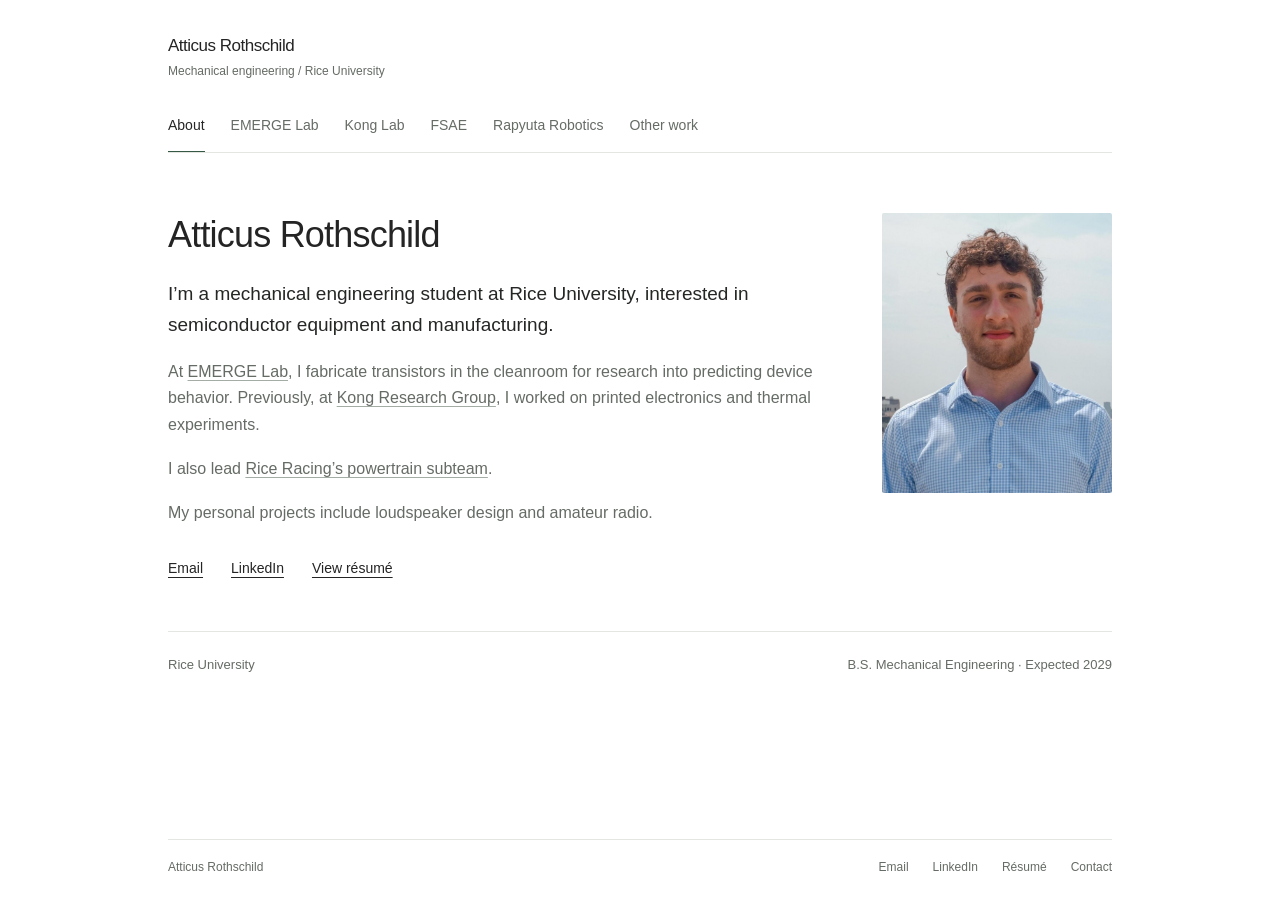
==== index.html @ 18949bf4 "Connect older project photos to gallery and identify Kong videos" ====
<!doctype html>
<html lang="en"><head><meta charset="utf-8"><meta name="viewport" content="width=device-width, initial-scale=1"><meta name="description" content="Atticus Rothschild — Rice mechanical engineering student pursuing semiconductor internships. Precision design, thermal testing, and microfabrication."><title>About · Atticus Rothschild</title><link rel="stylesheet" href="style.css?v=2"></head>
<body><a class="skip" href="#main">Skip to content</a><div class="shell"><header><a class="brand" href="index.html">Atticus Rothschild<span>Mechanical engineering / Rice University</span></a><nav aria-label="Main navigation"><a href="index.html" aria-current="page">About</a><a href="emerge.html">EMERGE Lab</a><a href="kong.html">Kong Lab</a><a href="fsae.html">FSAE</a><a href="rapyuta.html">Rapyuta Robotics</a><a href="work.html">Other work</a></nav></header><main id="main"><section class="about"><div><h1>Atticus Rothschild</h1><p class="lead">I’m a mechanical engineering student at Rice University, interested in semiconductor equipment and manufacturing.</p><p>At <a href="emerge.html">EMERGE Lab</a>, I fabricate transistors in the cleanroom for research into predicting device behavior. Previously, at <a href="kong.html">Kong Research Group</a>, I worked on printed electronics and thermal experiments.</p><p>I also lead <a href="fsae.html">Rice Racing’s powertrain subteam</a>.</p><p>My personal projects include loudspeaker design and amateur radio.</p><div class="text-links"><a href="mailto:ar311@rice.edu">Email</a><a href="https://www.linkedin.com/in/atticus-rothschild-255947233/">LinkedIn</a><a href="resume.pdf">View résumé</a></div></div><img class="portrait" src="images/atticus.jpg" alt="Atticus Rothschild"></section><div class="about-note"><span>Rice University</span><span>B.S. Mechanical Engineering · Expected 2029</span></div></main><footer><span>Atticus Rothschild</span><div><a href="mailto:ar311@rice.edu">Email</a><a href="https://www.linkedin.com/in/atticus-rothschild-255947233/">LinkedIn</a><a href="resume.pdf">Résumé</a><a href="contact.html">Contact</a></div></footer></div><script src="gallery.js?v=2" defer></script></body></html>
---- style.css ----
:root{color-scheme:light;--ink:#242724;--muted:#656b65;--line:#e3e6e1;--accent:#355944}*{box-sizing:border-box}body{margin:0;background:#fdfefc;color:var(--ink);font-family:Arial,Helvetica,sans-serif;font-size:16px;line-height:1.75}a{color:inherit;text-decoration:none}a:hover{color:var(--accent)}a:focus-visible{outline:2px solid var(--accent);outline-offset:6px}.shell{max-width:1136px;padding:0 48px;margin:auto;min-height:100vh;display:flex;flex-direction:column}header{padding:38px 0 0}.brand{font-size:18px;font-weight:600;letter-spacing:-.5px}.brand span{display:block;color:var(--muted);font-size:12px;font-weight:400;letter-spacing:0;margin-top:2px}nav{display:flex;gap:32px;border-bottom:1px solid var(--line);margin-top:32px}nav a{font-size:14px;color:var(--muted);padding:0 0 14px;border-bottom:2px solid transparent;margin-bottom:-1px}nav a[aria-current]{border-color:var(--accent);color:var(--ink)}main{flex:1;padding-bottom:70px}.about{display:grid;grid-template-columns:1fr 280px;gap:90px;align-items:center;padding:84px 0 64px}.eyebrow{font-size:12px;color:var(--accent);letter-spacing:1.5px;text-transform:uppercase;margin:0 0 18px}h1{font-size:clamp(36px,4.5vw,54px);line-height:1.12;font-weight:500;letter-spacing:-2.2px;margin:0 0 27px}p{color:var(--muted);margin:0 0 18px}.lead{font-size:21px;line-height:1.55;color:var(--ink);max-width:690px}.text-links{display:flex;gap:28px;margin-top:30px;font-size:14px}.text-links a{border-bottom:1px solid #9ba99d;padding-bottom:3px}.portrait{height:340px;background:#edf0e9;display:flex;align-items:center;justify-content:center;flex-direction:column;gap:22px}.monogram{font-size:65px;font-weight:400;letter-spacing:-5px;color:#788777}.portrait-note{font-size:11px;color:#596653}.about-note{border-top:1px solid var(--line);padding-top:22px;display:flex;justify-content:space-between;color:var(--muted);font-size:13px}.intro{padding:72px 0 34px;max-width:800px}.detail{display:grid;grid-template-columns:230px 1fr;gap:42px;border-top:1px solid var(--line);padding:30px 0 14px}.detail h2{font-size:16px;font-weight:500;margin:0}.detail p{max-width:660px}.meta{font-size:13px}figure{margin:0 0 40px}figure img{display:block;width:100%;max-height:490px;object-fit:contain;background:#f1f2ef}figcaption{font-size:12px;color:var(--muted);margin-top:10px}footer{border-top:1px solid var(--line);padding:24px 0 28px;display:flex;justify-content:space-between;font-size:12px;color:var(--muted)}footer div{display:flex;gap:24px}.skip{position:absolute;top:-100px}.skip:focus{top:4px;left:10px;background:white;padding:8px;z-index:2}@media(max-width:760px){.shell{padding:0 24px}header{padding-top:25px}nav{gap:23px;overflow-x:auto;white-space:nowrap}nav a{font-size:13px}.about{grid-template-columns:1fr;gap:30px;padding:48px 0 36px}.portrait{grid-row:1;width:150px;height:180px}.monogram{font-size:45px}.portrait-note{font-size:10px}.lead{font-size:19px}h1{letter-spacing:-1.5px}.about-note{flex-direction:column;gap:4px}.intro{padding-top:48px}.detail{grid-template-columns:1fr;gap:10px}footer{gap:15px;flex-wrap:wrap}main{padding-bottom:45px}}

img.portrait{width:280px;height:340px;object-fit:cover;object-position:center;border-radius:2px}@media(max-width:760px){img.portrait{width:180px;height:200px}}

nav{gap:26px}.team-logo{max-width:260px}.team-logo img{max-height:160px}.project-visual{max-width:620px}.project-visual img{max-height:340px}.small-media{max-width:320px;margin:0 0 24px}.small-media img{max-height:300px}.media-grid{display:grid;gap:24px;max-width:650px}.media-grid figure{margin:0}video{display:block;width:100%;background:#eee;border-radius:2px}@media(max-width:900px){nav{overflow-x:auto;white-space:nowrap;gap:23px}}
nav{overflow-y:hidden}

.research-photo{max-width:620px;margin:8px 0 32px}.research-photo img{max-height:320px;object-fit:contain;background:#f6f7f4}.detail .research-photo{margin-top:24px}

/* Restrained document typography; project names carry the hierarchy. */
body{background:#fff;color:#242424;line-height:1.65}
.shell{max-width:1080px}
h1{font-size:clamp(30px,3.4vw,42px);font-weight:500;letter-spacing:-1.1px;line-height:1.2;margin-bottom:22px}
.eyebrow{font-size:13px;letter-spacing:0;text-transform:none;color:#656565;margin-bottom:14px}
.intro{padding:54px 0 25px}.lead{font-size:19px;line-height:1.65}
.about{padding:64px 0 48px;gap:64px;align-items:start}
.detail{grid-template-columns:190px 1fr;gap:32px;padding-top:26px}.detail h2{font-weight:600}
.research-photo img{width:auto;max-width:100%;height:auto;max-height:320px;background:none}
figcaption{line-height:1.5;max-width:580px}.text-links a{text-decoration:underline;text-underline-offset:4px;border:0}
nav a:hover{text-decoration:underline;text-underline-offset:5px}
@media(max-width:760px){.about{gap:30px;padding-top:38px}.intro{padding-top:38px}.detail{grid-template-columns:1fr;gap:10px}h1{font-size:32px}.lead{font-size:18px}}

.upright-photo{position:relative;width:min(100%,240px);aspect-ratio:483/643;overflow:hidden}.research-photo .upright-photo img{position:absolute;left:50%;top:50%;width:133.1263%;max-width:none;max-height:none;height:auto;transform:translate(-50%,-50%) rotate(90deg)}

/* Simple portfolio proportions, with less repeated framing. */
.shell{max-width:1040px}header{padding-top:32px}
.brand{font-size:17px;font-weight:500}.brand span{font-size:12px}
h1{font-size:36px;letter-spacing:-.8px;font-weight:500}
.about{grid-template-columns:minmax(0,1fr) 230px;gap:64px;padding-top:60px}
img.portrait{width:230px;height:280px}
.detail{border-top:0;padding:24px 0 12px}.detail+.detail{margin-top:8px}
.detail h2{font-size:15px}.intro{padding-bottom:20px}
figcaption{font-size:12px}footer{padding-top:18px;padding-bottom:22px}
@media(max-width:760px){.about{grid-template-columns:1fr;gap:28px;padding-top:36px}img.portrait{width:160px;height:180px}h1{font-size:30px}.detail{padding-top:20px}}

/* Make contextual project links visible and contact links wrap on small screens. */
.about p a{text-decoration:underline;text-decoration-color:#a4ada5;text-underline-offset:3px}.text-links,footer div{flex-wrap:wrap}

.equipment-photos{display:grid;grid-template-columns:repeat(3,minmax(0,1fr));gap:16px;margin:24px 0}.equipment-photos figure{margin:0;min-width:0}.equipment-photos img{display:block;width:100%;height:auto;max-height:none;background:none}.equipment-photos a{display:block}@media(max-width:480px){.equipment-photos{grid-template-columns:1fr;max-width:260px;gap:24px}}

.project-photos{display:grid;grid-template-columns:repeat(2,minmax(0,1fr));gap:20px;margin:24px 0 32px}.project-photos figure{margin:0;min-width:0}.project-photos img{width:100%;height:300px;object-fit:contain;background:none}.troubleshooting-video{max-width:270px;margin-top:24px}@media(max-width:480px){.project-photos{grid-template-columns:1fr;max-width:280px}.project-photos img{height:auto;max-height:360px}}

.image-viewer-open{overflow:hidden}
.image-viewer{position:fixed;inset:0;width:100%;height:100%;max-width:none;max-height:none;margin:0;border:0;padding:64px 24px 24px;background:rgba(15,18,16,.68);overflow:hidden}
.image-viewer[open]{display:flex;align-items:center;justify-content:center}
.image-viewer::backdrop{background:transparent}
.image-viewer img{display:block;max-width:100%;max-height:100%;width:auto;height:auto;object-fit:contain}
.image-viewer-close{position:absolute;right:20px;top:16px;border:1px solid #777;border-radius:3px;padding:9px 16px;background:#fff;color:#242424;font:inherit;font-size:15px;cursor:pointer;z-index:1}
.image-viewer-close:focus-visible{outline:3px solid #b5d8be;outline-offset:3px}
.image-viewer img.image-viewer-rotated{transform:rotate(90deg);max-width:calc(100dvh - 100px);max-height:calc(100vw - 48px)}
.image-viewer{padding:64px 64px 48px}
.image-viewer-arrow{position:absolute;top:50%;transform:translateY(-50%);width:44px;height:52px;border:1px solid #aaa;border-radius:3px;background:#fff;color:#242424;font:36px/1 Arial,sans-serif;cursor:pointer;z-index:1}
.image-viewer-previous{left:10px}.image-viewer-next{right:10px}
.image-viewer-arrow:focus-visible{outline:3px solid #b5d8be;outline-offset:3px}
.image-viewer-counter{position:absolute;bottom:12px;left:50%;transform:translateX(-50%);color:#fff;font-size:14px}
.image-viewer img.image-viewer-rotated{max-width:calc(100dvh - 128px);max-height:calc(100vw - 128px)}
@media(max-width:480px){.image-viewer{padding-left:52px;padding-right:52px}.image-viewer-arrow{width:40px}.image-viewer-previous{left:6px}.image-viewer-next{right:6px}.image-viewer img.image-viewer-rotated{max-height:calc(100vw - 104px)}}
.text-links a.download-button{display:inline-block;padding:9px 15px;border:1px solid #355944;border-radius:3px;text-decoration:none;color:#355944}.text-links a.download-button:hover{background:#f0f4f0}

figure a:has(img){cursor:zoom-in}
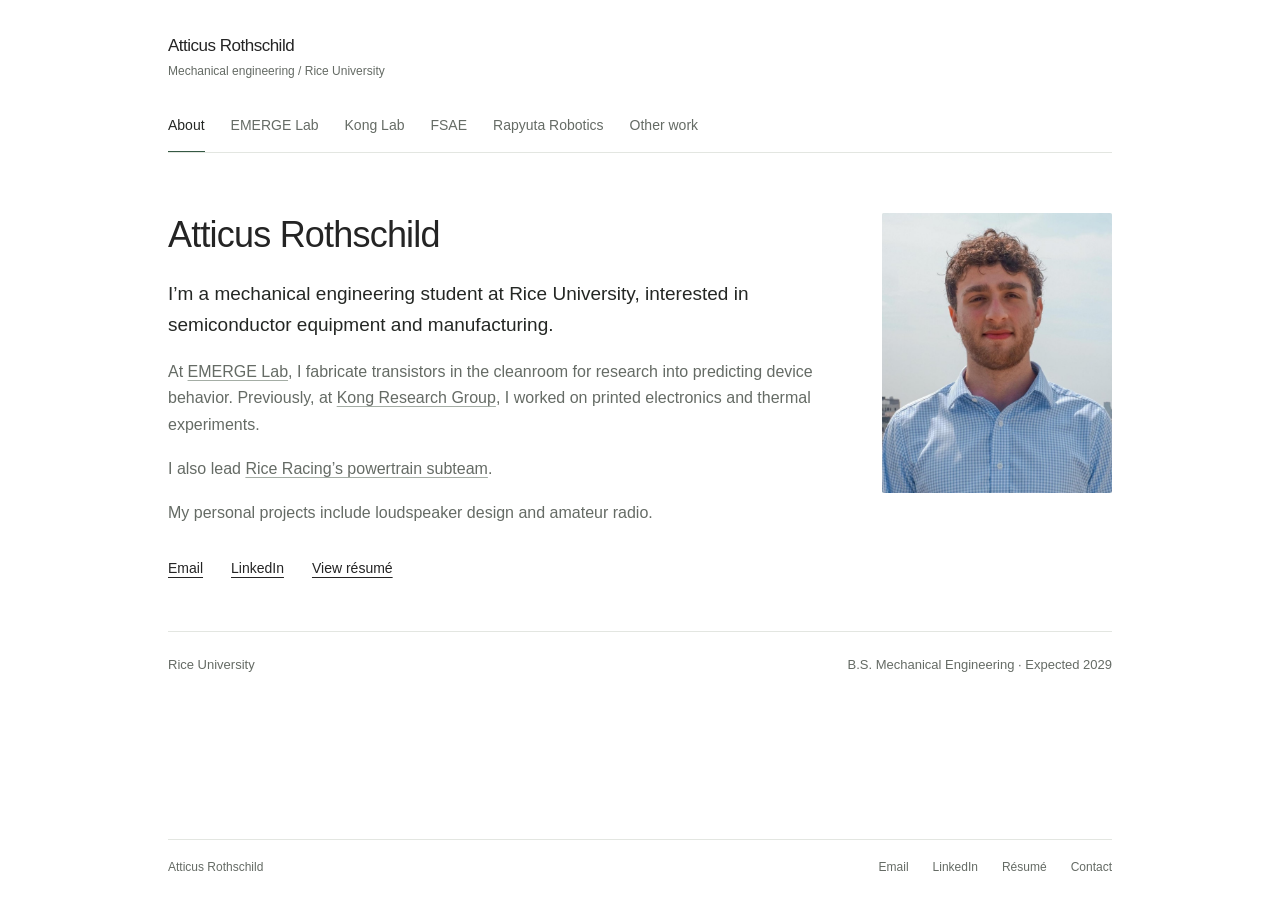
==== commit b572dfc6: "Tighten project photo layouts across portfolio pages" ====
--- a/index.html
+++ b/index.html
@@ -1,3 +1,3 @@
 <!doctype html>
-<html lang="en"><head><meta charset="utf-8"><meta name="viewport" content="width=device-width, initial-scale=1"><meta name="description" content="Atticus Rothschild — Rice mechanical engineering student pursuing semiconductor internships. Precision design, thermal testing, and microfabrication."><title>About · Atticus Rothschild</title><link rel="stylesheet" href="style.css?v=2"></head>
-<body><a class="skip" href="#main">Skip to content</a><div class="shell"><header><a class="brand" href="index.html">Atticus Rothschild<span>Mechanical engineering / Rice University</span></a><nav aria-label="Main navigation"><a href="index.html" aria-current="page">About</a><a href="emerge.html">EMERGE Lab</a><a href="kong.html">Kong Lab</a><a href="fsae.html">FSAE</a><a href="rapyuta.html">Rapyuta Robotics</a><a href="work.html">Other work</a></nav></header><main id="main"><section class="about"><div><h1>Atticus Rothschild</h1><p class="lead">I’m a mechanical engineering student at Rice University, interested in semiconductor equipment and manufacturing.</p><p>At <a href="emerge.html">EMERGE Lab</a>, I fabricate transistors in the cleanroom for research into predicting device behavior. Previously, at <a href="kong.html">Kong Research Group</a>, I worked on printed electronics and thermal experiments.</p><p>I also lead <a href="fsae.html">Rice Racing’s powertrain subteam</a>.</p><p>My personal projects include loudspeaker design and amateur radio.</p><div class="text-links"><a href="mailto:ar311@rice.edu">Email</a><a href="https://www.linkedin.com/in/atticus-rothschild-255947233/">LinkedIn</a><a href="resume.pdf">View résumé</a></div></div><img class="portrait" src="images/atticus.jpg" alt="Atticus Rothschild"></section><div class="about-note"><span>Rice University</span><span>B.S. Mechanical Engineering · Expected 2029</span></div></main><footer><span>Atticus Rothschild</span><div><a href="mailto:ar311@rice.edu">Email</a><a href="https://www.linkedin.com/in/atticus-rothschild-255947233/">LinkedIn</a><a href="resume.pdf">Résumé</a><a href="contact.html">Contact</a></div></footer></div><script src="gallery.js?v=2" defer></script></body></html>+<html lang="en"><head><meta charset="utf-8"><meta name="viewport" content="width=device-width, initial-scale=1"><meta name="description" content="Atticus Rothschild — Rice mechanical engineering student pursuing semiconductor internships. Precision design, thermal testing, and microfabrication."><title>About · Atticus Rothschild</title><link rel="stylesheet" href="style.css?v=5"></head>
+<body><a class="skip" href="#main">Skip to content</a><div class="shell"><header><a class="brand" href="index.html">Atticus Rothschild<span>Mechanical engineering / Rice University</span></a><nav aria-label="Main navigation"><a href="index.html" aria-current="page">About</a><a href="emerge.html">EMERGE Lab</a><a href="kong.html">Kong Lab</a><a href="fsae.html">FSAE</a><a href="rapyuta.html">Rapyuta Robotics</a><a href="work.html">Other work</a></nav></header><main id="main"><section class="about"><div><h1>Atticus Rothschild</h1><p class="lead">I’m a mechanical engineering student at Rice University, interested in semiconductor equipment and manufacturing.</p><p>At <a href="emerge.html">EMERGE Lab</a>, I fabricate transistors in the cleanroom for research into predicting device behavior. Previously, at <a href="kong.html">Kong Research Group</a>, I worked on printed electronics and thermal experiments.</p><p>I also lead <a href="fsae.html">Rice Racing’s powertrain subteam</a>.</p><p>My personal projects include loudspeaker design and amateur radio.</p><div class="text-links"><a href="mailto:ar311@rice.edu">Email</a><a href="https://www.linkedin.com/in/atticus-rothschild-255947233/">LinkedIn</a><a href="resume.pdf">View résumé</a></div></div><a class="portrait-link" href="images/atticus.jpg"><img class="portrait" src="images/atticus.jpg" alt="Atticus Rothschild"></a></section><div class="about-note"><span>Rice University</span><span>B.S. Mechanical Engineering · Expected 2029</span></div></main><footer><span>Atticus Rothschild</span><div><a href="mailto:ar311@rice.edu">Email</a><a href="https://www.linkedin.com/in/atticus-rothschild-255947233/">LinkedIn</a><a href="resume.pdf">Résumé</a><a href="contact.html">Contact</a></div></footer></div><script src="gallery.js?v=3" defer></script></body></html>
--- a/style.css
+++ b/style.css
@@ -58,3 +58,28 @@
 .text-links a.download-button{display:inline-block;padding:9px 15px;border:1px solid #355944;border-radius:3px;text-decoration:none;color:#355944}.text-links a.download-button:hover{background:#f0f4f0}
 
 figure a:has(img){cursor:zoom-in}
+
+figure a:has(img){display:block}.upright-photo>a{position:absolute;inset:0;display:block}.portrait-link{display:block;cursor:zoom-in}@media(max-width:760px){.portrait-link{grid-row:1;width:160px}}
+
+.project-intro{display:grid;grid-template-columns:minmax(0,1fr) 170px;gap:40px;align-items:start;padding:36px 0 18px}
+.project-intro .intro{padding:0;max-width:none}.project-intro .lead{margin-bottom:0}
+.project-intro .project-visual{margin:0;max-width:200px}.project-intro .project-visual img{width:100%;height:auto;max-height:none;background:none}
+.project-intro figcaption{font-size:11px}
+@media(max-width:760px){.project-intro{grid-template-columns:minmax(0,1fr) 150px;gap:22px;padding-top:32px}}
+@media(max-width:540px){.project-intro{grid-template-columns:1fr;gap:20px}.project-intro .project-visual{max-width:150px}}
+
+/* Let each photo use its own proportions instead of a padded image frame. */
+.project-photos{display:flex;flex-wrap:wrap;align-items:flex-start;gap:20px;margin:20px 0 26px}
+.project-photos figure{flex:0 1 220px;max-width:100%}
+.project-photos img{width:100%;height:auto;max-height:none;object-fit:initial}
+.equipment-photos{align-items:start}
+.research-photo>a{width:fit-content;max-width:100%}
+.project-intro>.research-photo{margin:0;max-width:170px}
+.project-intro>.research-photo img{width:100%;height:auto;max-height:none}
+.project-intro-landscape{grid-template-columns:minmax(0,1fr) 280px}
+.project-intro-landscape>.research-photo{max-width:280px}
+@media(max-width:760px){.project-intro-landscape{grid-template-columns:minmax(0,1fr) 210px}}
+@media(max-width:540px){.project-intro-landscape{grid-template-columns:1fr}.project-intro>.research-photo{max-width:150px}.project-intro-landscape>.research-photo{max-width:280px}.project-photos{max-width:none}.project-photos figure{flex-basis:220px}}
+.project-photos{display:block;columns:2;column-gap:20px;max-width:460px}
+.project-photos figure{display:inline-block;vertical-align:top;break-inside:avoid;width:100%;margin:0 0 20px}
+@media(max-width:480px){.project-photos{columns:1;max-width:260px}}
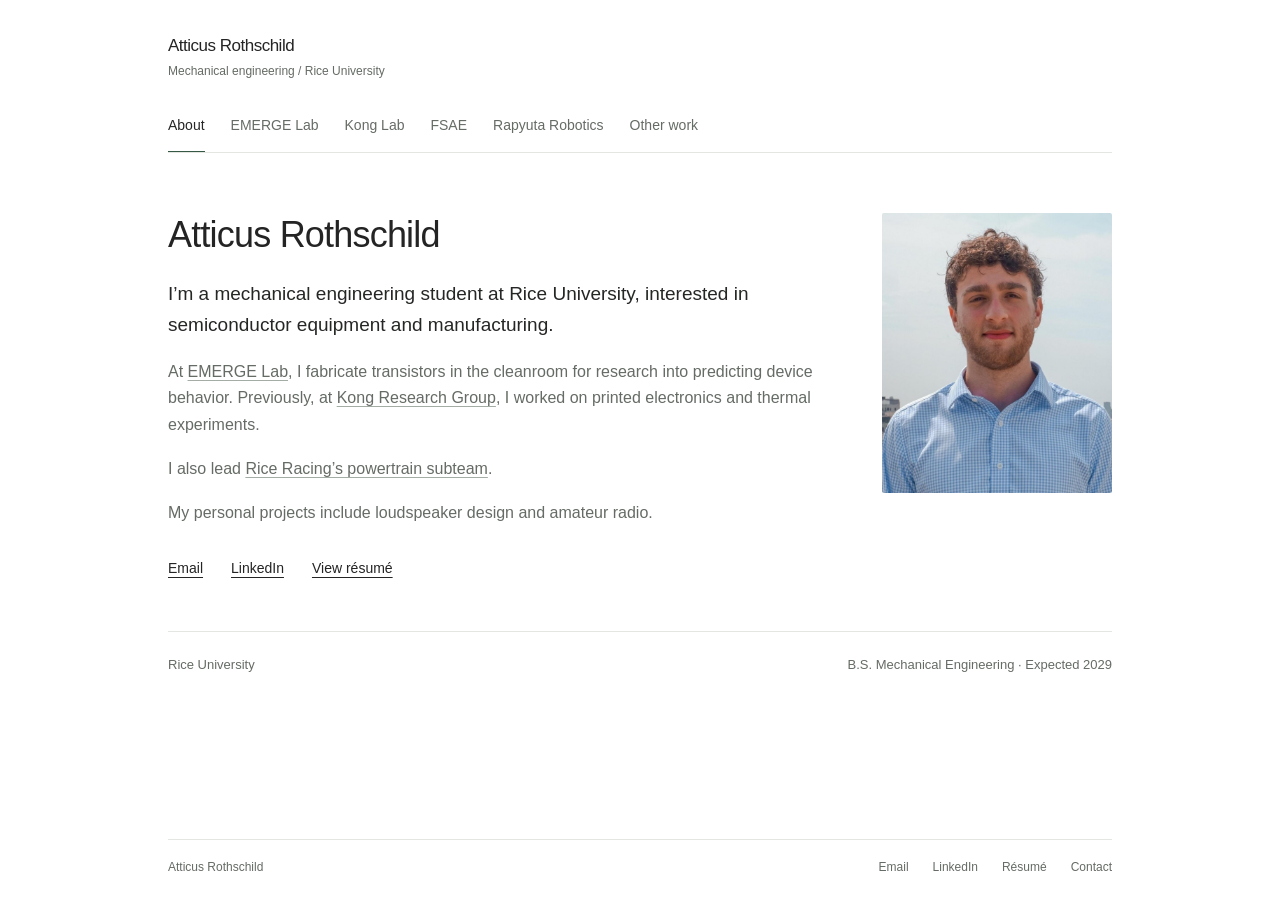
==== commit a69384c7: "Rotate Kong sample photo to align with portrait gallery" ====
--- a/index.html
+++ b/index.html
@@ -1,3 +1,3 @@
 <!doctype html>
-<html lang="en"><head><meta charset="utf-8"><meta name="viewport" content="width=device-width, initial-scale=1"><meta name="description" content="Atticus Rothschild — Rice mechanical engineering student pursuing semiconductor internships. Precision design, thermal testing, and microfabrication."><title>About · Atticus Rothschild</title><link rel="stylesheet" href="style.css?v=5"></head>
-<body><a class="skip" href="#main">Skip to content</a><div class="shell"><header><a class="brand" href="index.html">Atticus Rothschild<span>Mechanical engineering / Rice University</span></a><nav aria-label="Main navigation"><a href="index.html" aria-current="page">About</a><a href="emerge.html">EMERGE Lab</a><a href="kong.html">Kong Lab</a><a href="fsae.html">FSAE</a><a href="rapyuta.html">Rapyuta Robotics</a><a href="work.html">Other work</a></nav></header><main id="main"><section class="about"><div><h1>Atticus Rothschild</h1><p class="lead">I’m a mechanical engineering student at Rice University, interested in semiconductor equipment and manufacturing.</p><p>At <a href="emerge.html">EMERGE Lab</a>, I fabricate transistors in the cleanroom for research into predicting device behavior. Previously, at <a href="kong.html">Kong Research Group</a>, I worked on printed electronics and thermal experiments.</p><p>I also lead <a href="fsae.html">Rice Racing’s powertrain subteam</a>.</p><p>My personal projects include loudspeaker design and amateur radio.</p><div class="text-links"><a href="mailto:ar311@rice.edu">Email</a><a href="https://www.linkedin.com/in/atticus-rothschild-255947233/">LinkedIn</a><a href="resume.pdf">View résumé</a></div></div><a class="portrait-link" href="images/atticus.jpg"><img class="portrait" src="images/atticus.jpg" alt="Atticus Rothschild"></a></section><div class="about-note"><span>Rice University</span><span>B.S. Mechanical Engineering · Expected 2029</span></div></main><footer><span>Atticus Rothschild</span><div><a href="mailto:ar311@rice.edu">Email</a><a href="https://www.linkedin.com/in/atticus-rothschild-255947233/">LinkedIn</a><a href="resume.pdf">Résumé</a><a href="contact.html">Contact</a></div></footer></div><script src="gallery.js?v=3" defer></script></body></html>+<html lang="en"><head><meta charset="utf-8"><meta name="viewport" content="width=device-width, initial-scale=1"><meta name="description" content="Atticus Rothschild — Rice mechanical engineering student pursuing semiconductor internships. Precision design, thermal testing, and microfabrication."><title>About · Atticus Rothschild</title><link rel="stylesheet" href="style.css?v=7"></head>
+<body><a class="skip" href="#main">Skip to content</a><div class="shell"><header><a class="brand" href="index.html">Atticus Rothschild<span>Mechanical engineering / Rice University</span></a><nav aria-label="Main navigation"><a href="index.html" aria-current="page">About</a><a href="emerge.html">EMERGE Lab</a><a href="kong.html">Kong Lab</a><a href="fsae.html">FSAE</a><a href="rapyuta.html">Rapyuta Robotics</a><a href="work.html">Other work</a></nav></header><main id="main"><section class="about"><div><h1>Atticus Rothschild</h1><p class="lead">I’m a mechanical engineering student at Rice University, interested in semiconductor equipment and manufacturing.</p><p>At <a href="emerge.html">EMERGE Lab</a>, I fabricate transistors in the cleanroom for research into predicting device behavior. Previously, at <a href="kong.html">Kong Research Group</a>, I worked on printed electronics and thermal experiments.</p><p>I also lead <a href="fsae.html">Rice Racing’s powertrain subteam</a>.</p><p>My personal projects include loudspeaker design and amateur radio.</p><div class="text-links"><a href="mailto:ar311@rice.edu">Email</a><a href="https://www.linkedin.com/in/atticus-rothschild-255947233/">LinkedIn</a><a href="resume.pdf">View résumé</a></div></div><a class="portrait-link" href="images/atticus.jpg"><img class="portrait" src="images/atticus.jpg" alt="Atticus Rothschild"></a></section><div class="about-note"><span>Rice University</span><span>B.S. Mechanical Engineering · Expected 2029</span></div></main><footer><span>Atticus Rothschild</span><div><a href="mailto:ar311@rice.edu">Email</a><a href="https://www.linkedin.com/in/atticus-rothschild-255947233/">LinkedIn</a><a href="resume.pdf">Résumé</a><a href="contact.html">Contact</a></div></footer></div><script src="gallery.js?v=4" defer></script></body></html>
--- a/style.css
+++ b/style.css
@@ -83,3 +83,6 @@
 .project-photos{display:block;columns:2;column-gap:20px;max-width:460px}
 .project-photos figure{display:inline-block;vertical-align:top;break-inside:avoid;width:100%;margin:0 0 20px}
 @media(max-width:480px){.project-photos{columns:1;max-width:260px}}
+.engine-media{display:grid;grid-template-columns:repeat(2,minmax(0,1fr));gap:20px;align-items:start}.engine-media video{aspect-ratio:9/16}@media(max-width:480px){.engine-media{grid-template-columns:1fr}}
+
+.portrait-turn{position:relative;width:100%;aspect-ratio:3/4;overflow:hidden}.portrait-turn>a{position:absolute;inset:0}.equipment-photos .portrait-turn img{position:absolute;left:50%;top:50%;width:133.333333%;max-width:none;height:auto;max-height:none;transform:translate(-50%,-50%) rotate(90deg)}
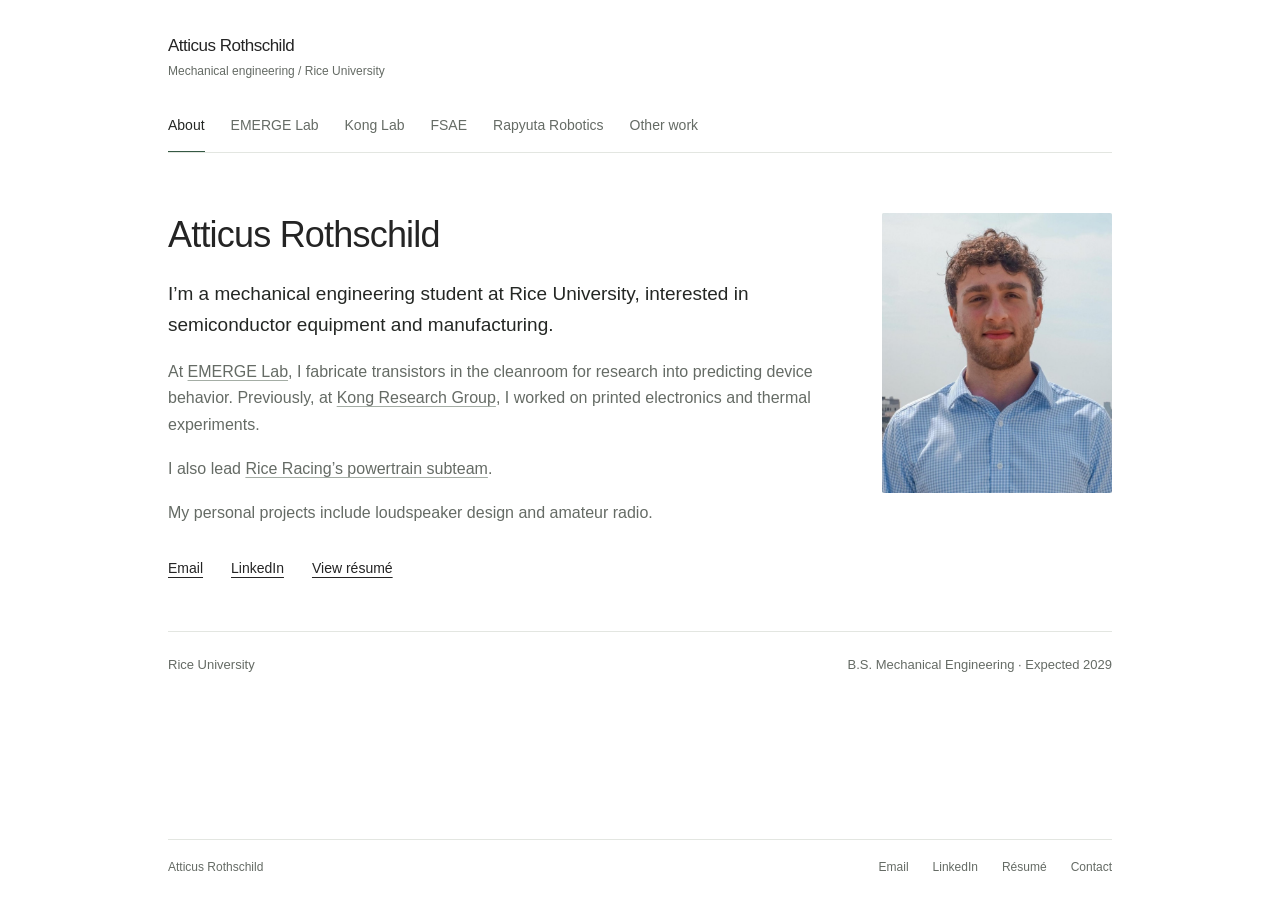
==== commit ecf01b69: "Align related photos and videos in compact gallery rows" ====
--- a/index.html
+++ b/index.html
@@ -1,3 +1,3 @@
 <!doctype html>
-<html lang="en"><head><meta charset="utf-8"><meta name="viewport" content="width=device-width, initial-scale=1"><meta name="description" content="Atticus Rothschild — Rice mechanical engineering student pursuing semiconductor internships. Precision design, thermal testing, and microfabrication."><title>About · Atticus Rothschild</title><link rel="stylesheet" href="style.css?v=7"></head>
+<html lang="en"><head><meta charset="utf-8"><meta name="viewport" content="width=device-width, initial-scale=1"><meta name="description" content="Atticus Rothschild — Rice mechanical engineering student pursuing semiconductor internships. Precision design, thermal testing, and microfabrication."><title>About · Atticus Rothschild</title><link rel="stylesheet" href="style.css?v=11"></head>
 <body><a class="skip" href="#main">Skip to content</a><div class="shell"><header><a class="brand" href="index.html">Atticus Rothschild<span>Mechanical engineering / Rice University</span></a><nav aria-label="Main navigation"><a href="index.html" aria-current="page">About</a><a href="emerge.html">EMERGE Lab</a><a href="kong.html">Kong Lab</a><a href="fsae.html">FSAE</a><a href="rapyuta.html">Rapyuta Robotics</a><a href="work.html">Other work</a></nav></header><main id="main"><section class="about"><div><h1>Atticus Rothschild</h1><p class="lead">I’m a mechanical engineering student at Rice University, interested in semiconductor equipment and manufacturing.</p><p>At <a href="emerge.html">EMERGE Lab</a>, I fabricate transistors in the cleanroom for research into predicting device behavior. Previously, at <a href="kong.html">Kong Research Group</a>, I worked on printed electronics and thermal experiments.</p><p>I also lead <a href="fsae.html">Rice Racing’s powertrain subteam</a>.</p><p>My personal projects include loudspeaker design and amateur radio.</p><div class="text-links"><a href="mailto:ar311@rice.edu">Email</a><a href="https://www.linkedin.com/in/atticus-rothschild-255947233/">LinkedIn</a><a href="resume.pdf">View résumé</a></div></div><a class="portrait-link" href="images/atticus.jpg"><img class="portrait" src="images/atticus.jpg" alt="Atticus Rothschild"></a></section><div class="about-note"><span>Rice University</span><span>B.S. Mechanical Engineering · Expected 2029</span></div></main><footer><span>Atticus Rothschild</span><div><a href="mailto:ar311@rice.edu">Email</a><a href="https://www.linkedin.com/in/atticus-rothschild-255947233/">LinkedIn</a><a href="resume.pdf">Résumé</a><a href="contact.html">Contact</a></div></footer></div><script src="gallery.js?v=4" defer></script></body></html>
--- a/style.css
+++ b/style.css
@@ -83,6 +83,19 @@
 .project-photos{display:block;columns:2;column-gap:20px;max-width:460px}
 .project-photos figure{display:inline-block;vertical-align:top;break-inside:avoid;width:100%;margin:0 0 20px}
 @media(max-width:480px){.project-photos{columns:1;max-width:260px}}
-.engine-media{display:grid;grid-template-columns:repeat(2,minmax(0,1fr));gap:20px;align-items:start}.engine-media video{aspect-ratio:9/16}@media(max-width:480px){.engine-media{grid-template-columns:1fr}}
+.engine-media{display:grid;grid-template-columns:repeat(2,minmax(0,1fr));gap:20px;align-items:start}.engine-media video{aspect-ratio:3/4;object-fit:cover;object-position:center bottom}@media(max-width:480px){.engine-media{grid-template-columns:1fr}}
 
-.portrait-turn{position:relative;width:100%;aspect-ratio:3/4;overflow:hidden}.portrait-turn>a{position:absolute;inset:0}.equipment-photos .portrait-turn img{position:absolute;left:50%;top:50%;width:133.333333%;max-width:none;height:auto;max-height:none;transform:translate(-50%,-50%) rotate(90deg)}
+.portrait-turn{position:relative;width:100%;aspect-ratio:3/4;overflow:hidden}.portrait-turn>a{position:absolute;inset:0}.portrait-turn img{position:absolute;left:50%;top:50%;width:133.333333%;max-width:none;height:auto;max-height:none;transform:translate(-50%,-50%) rotate(90deg)}
+
+.speaker-photos{display:grid;grid-template-columns:repeat(2,minmax(0,1fr));gap:20px;align-items:start}.speaker-photos figure{margin:0}@media(max-width:480px){.speaker-photos{grid-template-columns:1fr}}
+.fire1-product{max-width:400px}.fire1-product img{width:100%;height:auto}.fire1-product figcaption a{text-decoration:underline;text-underline-offset:2px}
+/* Keep related media together in rows instead of balancing them into columns. */
+.project-photos{display:grid;columns:auto;grid-template-columns:repeat(2,minmax(0,1fr));gap:20px;align-items:start}
+.project-photos figure{margin:0;min-width:0}
+.demonstration-media{grid-template-columns:repeat(3,minmax(0,1fr));max-width:650px;gap:16px}
+.demonstration-media img,.demonstration-media video{width:100%;height:auto;aspect-ratio:3/4;object-fit:cover}
+.demonstration-media .troubleshooting-video{max-width:none;margin:0}
+.media-grid{grid-template-columns:repeat(2,minmax(0,1fr));gap:20px}
+.media-grid video{aspect-ratio:4/3;object-fit:contain;background:#171717}
+@media(max-width:540px){.demonstration-media{gap:10px}.demonstration-media figcaption{font-size:11px}}
+@media(max-width:480px){.project-photos:not(.demonstration-media),.media-grid{grid-template-columns:1fr}.demonstration-media{max-width:none}}
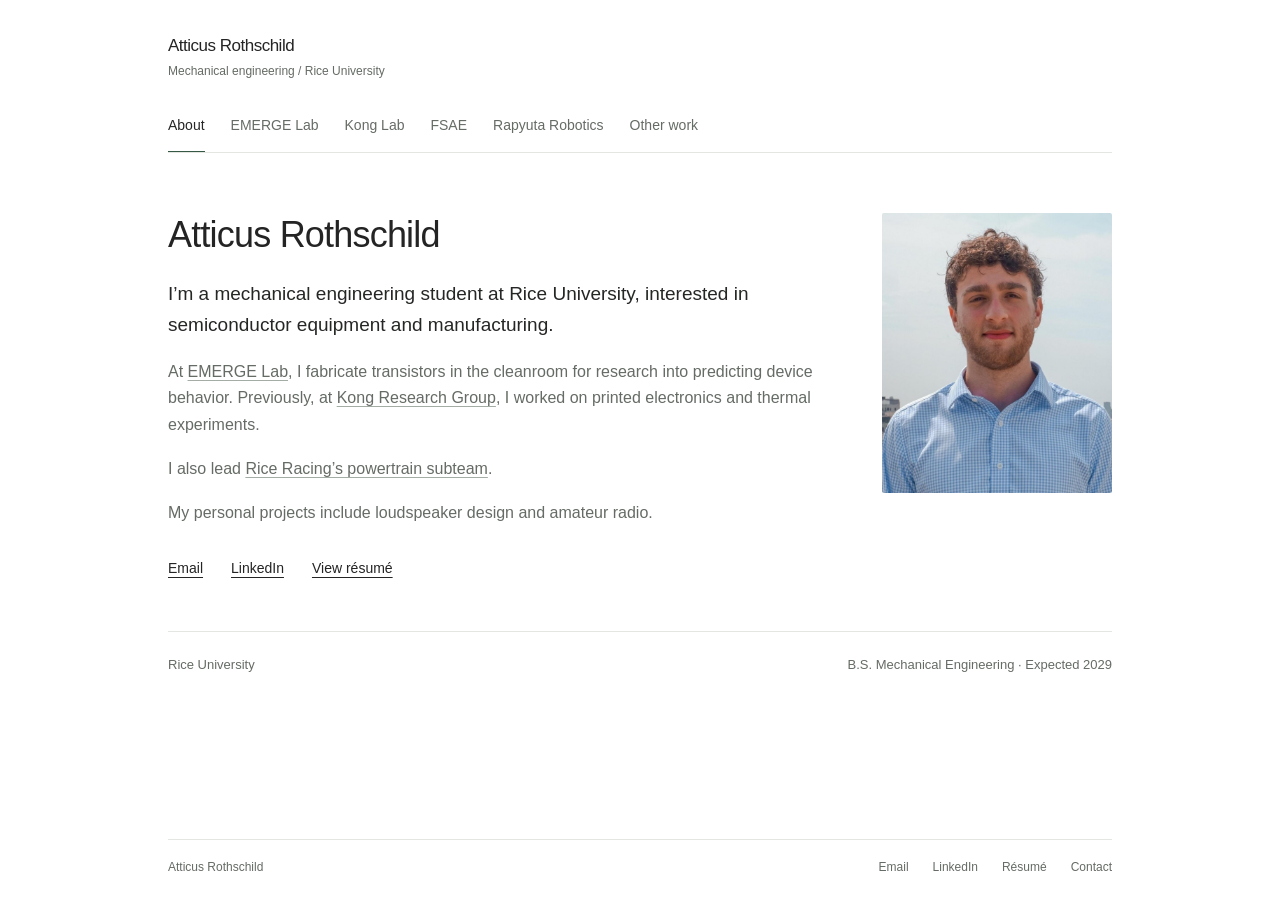
==== commit 9e20e93e: "Clarify manuscript status and add credited Rice Racing photos" ====
--- a/index.html
+++ b/index.html
@@ -1,3 +1,3 @@
 <!doctype html>
-<html lang="en"><head><meta charset="utf-8"><meta name="viewport" content="width=device-width, initial-scale=1"><meta name="description" content="Atticus Rothschild — Rice mechanical engineering student pursuing semiconductor internships. Precision design, thermal testing, and microfabrication."><title>About · Atticus Rothschild</title><link rel="stylesheet" href="style.css?v=11"></head>
+<html lang="en"><head><meta charset="utf-8"><meta name="viewport" content="width=device-width, initial-scale=1"><meta name="description" content="Atticus Rothschild — Rice mechanical engineering student pursuing semiconductor internships. Precision design, thermal testing, and microfabrication."><title>About · Atticus Rothschild</title><link rel="stylesheet" href="style.css?v=12"></head>
 <body><a class="skip" href="#main">Skip to content</a><div class="shell"><header><a class="brand" href="index.html">Atticus Rothschild<span>Mechanical engineering / Rice University</span></a><nav aria-label="Main navigation"><a href="index.html" aria-current="page">About</a><a href="emerge.html">EMERGE Lab</a><a href="kong.html">Kong Lab</a><a href="fsae.html">FSAE</a><a href="rapyuta.html">Rapyuta Robotics</a><a href="work.html">Other work</a></nav></header><main id="main"><section class="about"><div><h1>Atticus Rothschild</h1><p class="lead">I’m a mechanical engineering student at Rice University, interested in semiconductor equipment and manufacturing.</p><p>At <a href="emerge.html">EMERGE Lab</a>, I fabricate transistors in the cleanroom for research into predicting device behavior. Previously, at <a href="kong.html">Kong Research Group</a>, I worked on printed electronics and thermal experiments.</p><p>I also lead <a href="fsae.html">Rice Racing’s powertrain subteam</a>.</p><p>My personal projects include loudspeaker design and amateur radio.</p><div class="text-links"><a href="mailto:ar311@rice.edu">Email</a><a href="https://www.linkedin.com/in/atticus-rothschild-255947233/">LinkedIn</a><a href="resume.pdf">View résumé</a></div></div><a class="portrait-link" href="images/atticus.jpg"><img class="portrait" src="images/atticus.jpg" alt="Atticus Rothschild"></a></section><div class="about-note"><span>Rice University</span><span>B.S. Mechanical Engineering · Expected 2029</span></div></main><footer><span>Atticus Rothschild</span><div><a href="mailto:ar311@rice.edu">Email</a><a href="https://www.linkedin.com/in/atticus-rothschild-255947233/">LinkedIn</a><a href="resume.pdf">Résumé</a><a href="contact.html">Contact</a></div></footer></div><script src="gallery.js?v=4" defer></script></body></html>
--- a/style.css
+++ b/style.css
@@ -99,3 +99,4 @@
 .media-grid video{aspect-ratio:4/3;object-fit:contain;background:#171717}
 @media(max-width:540px){.demonstration-media{gap:10px}.demonstration-media figcaption{font-size:11px}}
 @media(max-width:480px){.project-photos:not(.demonstration-media),.media-grid{grid-template-columns:1fr}.demonstration-media{max-width:none}}
+.racing-team-photos{max-width:650px}.racing-team-photos img{aspect-ratio:4/3;object-fit:cover}
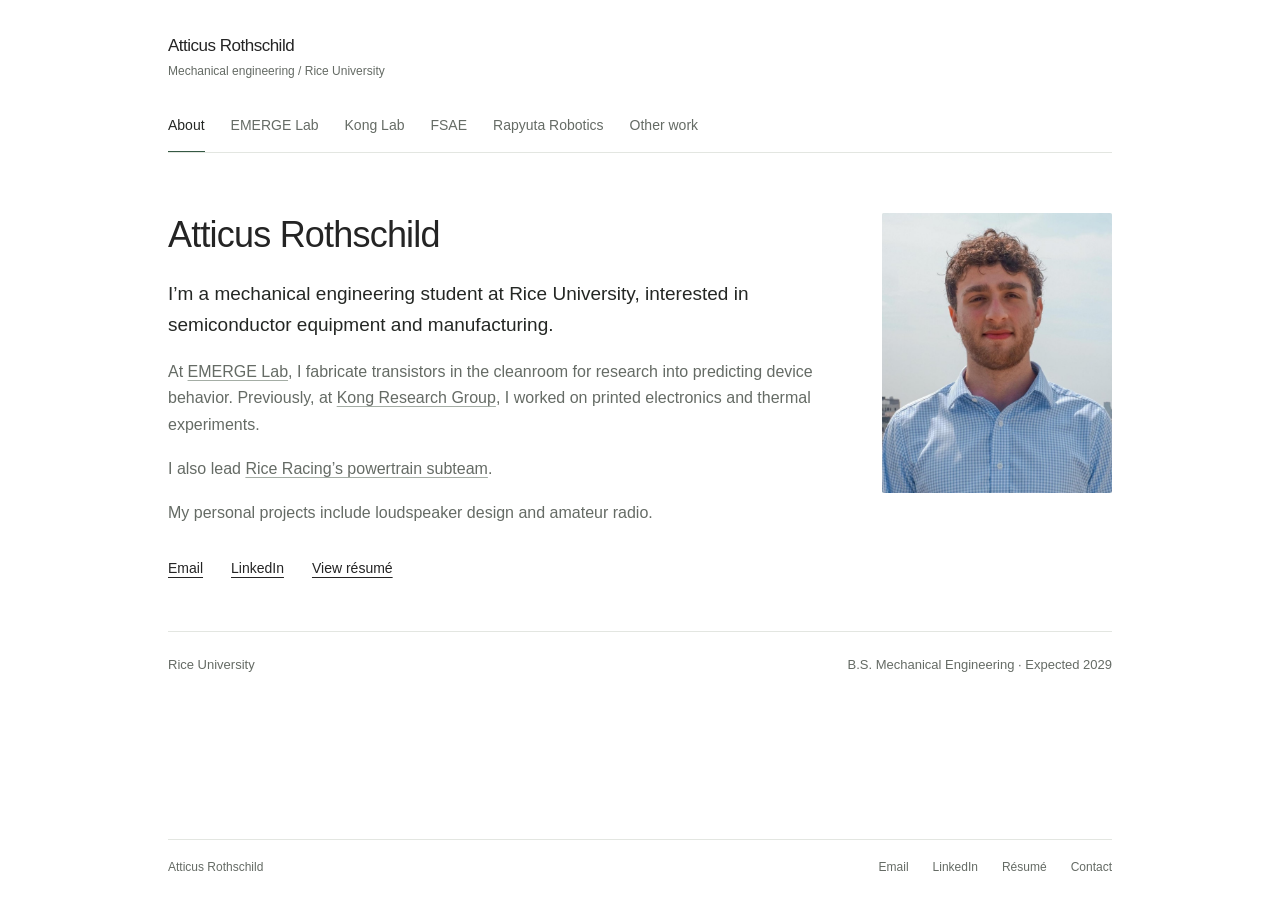
==== commit bb6d65e6: "Make email contact usable without a configured mail app" ====
--- a/index.html
+++ b/index.html
@@ -1,3 +1,3 @@
 <!doctype html>
-<html lang="en"><head><meta charset="utf-8"><meta name="viewport" content="width=device-width, initial-scale=1"><meta name="description" content="Atticus Rothschild — Rice mechanical engineering student pursuing semiconductor internships. Precision design, thermal testing, and microfabrication."><title>About · Atticus Rothschild</title><link rel="stylesheet" href="style.css?v=12"></head>
-<body><a class="skip" href="#main">Skip to content</a><div class="shell"><header><a class="brand" href="index.html">Atticus Rothschild<span>Mechanical engineering / Rice University</span></a><nav aria-label="Main navigation"><a href="index.html" aria-current="page">About</a><a href="emerge.html">EMERGE Lab</a><a href="kong.html">Kong Lab</a><a href="fsae.html">FSAE</a><a href="rapyuta.html">Rapyuta Robotics</a><a href="work.html">Other work</a></nav></header><main id="main"><section class="about"><div><h1>Atticus Rothschild</h1><p class="lead">I’m a mechanical engineering student at Rice University, interested in semiconductor equipment and manufacturing.</p><p>At <a href="emerge.html">EMERGE Lab</a>, I fabricate transistors in the cleanroom for research into predicting device behavior. Previously, at <a href="kong.html">Kong Research Group</a>, I worked on printed electronics and thermal experiments.</p><p>I also lead <a href="fsae.html">Rice Racing’s powertrain subteam</a>.</p><p>My personal projects include loudspeaker design and amateur radio.</p><div class="text-links"><a href="mailto:ar311@rice.edu">Email</a><a href="https://www.linkedin.com/in/atticus-rothschild-255947233/">LinkedIn</a><a href="resume.pdf">View résumé</a></div></div><a class="portrait-link" href="images/atticus.jpg"><img class="portrait" src="images/atticus.jpg" alt="Atticus Rothschild"></a></section><div class="about-note"><span>Rice University</span><span>B.S. Mechanical Engineering · Expected 2029</span></div></main><footer><span>Atticus Rothschild</span><div><a href="mailto:ar311@rice.edu">Email</a><a href="https://www.linkedin.com/in/atticus-rothschild-255947233/">LinkedIn</a><a href="resume.pdf">Résumé</a><a href="contact.html">Contact</a></div></footer></div><script src="gallery.js?v=4" defer></script></body></html>+<html lang="en"><head><meta charset="utf-8"><meta name="viewport" content="width=device-width, initial-scale=1"><meta name="description" content="Atticus Rothschild — Rice mechanical engineering student pursuing semiconductor internships. Precision design, thermal testing, and microfabrication."><title>About · Atticus Rothschild</title><link rel="stylesheet" href="style.css?v=13"></head>
+<body><a class="skip" href="#main">Skip to content</a><div class="shell"><header><a class="brand" href="index.html">Atticus Rothschild<span>Mechanical engineering / Rice University</span></a><nav aria-label="Main navigation"><a href="index.html" aria-current="page">About</a><a href="emerge.html">EMERGE Lab</a><a href="kong.html">Kong Lab</a><a href="fsae.html">FSAE</a><a href="rapyuta.html">Rapyuta Robotics</a><a href="work.html">Other work</a></nav></header><main id="main"><section class="about"><div><h1>Atticus Rothschild</h1><p class="lead">I’m a mechanical engineering student at Rice University, interested in semiconductor equipment and manufacturing.</p><p>At <a href="emerge.html">EMERGE Lab</a>, I fabricate transistors in the cleanroom for research into predicting device behavior. Previously, at <a href="kong.html">Kong Research Group</a>, I worked on printed electronics and thermal experiments.</p><p>I also lead <a href="fsae.html">Rice Racing’s powertrain subteam</a>.</p><p>My personal projects include loudspeaker design and amateur radio.</p><div class="text-links"><a href="contact.html#email">Email</a><a href="https://www.linkedin.com/in/atticus-rothschild-255947233/">LinkedIn</a><a href="resume.pdf">View résumé</a></div></div><a class="portrait-link" href="images/atticus.jpg"><img class="portrait" src="images/atticus.jpg" alt="Atticus Rothschild"></a></section><div class="about-note"><span>Rice University</span><span>B.S. Mechanical Engineering · Expected 2029</span></div></main><footer><span>Atticus Rothschild</span><div><a href="contact.html#email">Email</a><a href="https://www.linkedin.com/in/atticus-rothschild-255947233/">LinkedIn</a><a href="resume.pdf">Résumé</a><a href="contact.html">Contact</a></div></footer></div><script src="gallery.js?v=4" defer></script></body></html>
--- a/style.css
+++ b/style.css
@@ -100,3 +100,4 @@
 @media(max-width:540px){.demonstration-media{gap:10px}.demonstration-media figcaption{font-size:11px}}
 @media(max-width:480px){.project-photos:not(.demonstration-media),.media-grid{grid-template-columns:1fr}.demonstration-media{max-width:none}}
 .racing-team-photos{max-width:650px}.racing-team-photos img{aspect-ratio:4/3;object-fit:cover}
+.email-contact{max-width:560px;margin:12px 0 48px}.email-contact label{display:block;font-size:13px;margin-bottom:8px}.email-copy{display:flex;gap:12px;flex-wrap:wrap}.email-copy input{font:inherit;color:inherit;border:1px solid #bbb;padding:10px 12px;min-width:0;width:240px;max-width:100%;box-sizing:border-box;background:#fff}.email-copy button{font:inherit;font-size:14px;padding:10px 14px;border:1px solid #355944;background:#fff;color:#355944;border-radius:3px;cursor:pointer}.email-copy button:hover{background:#f0f4f0}#email-status{font-size:13px;min-height:20px;margin:8px 0 12px}
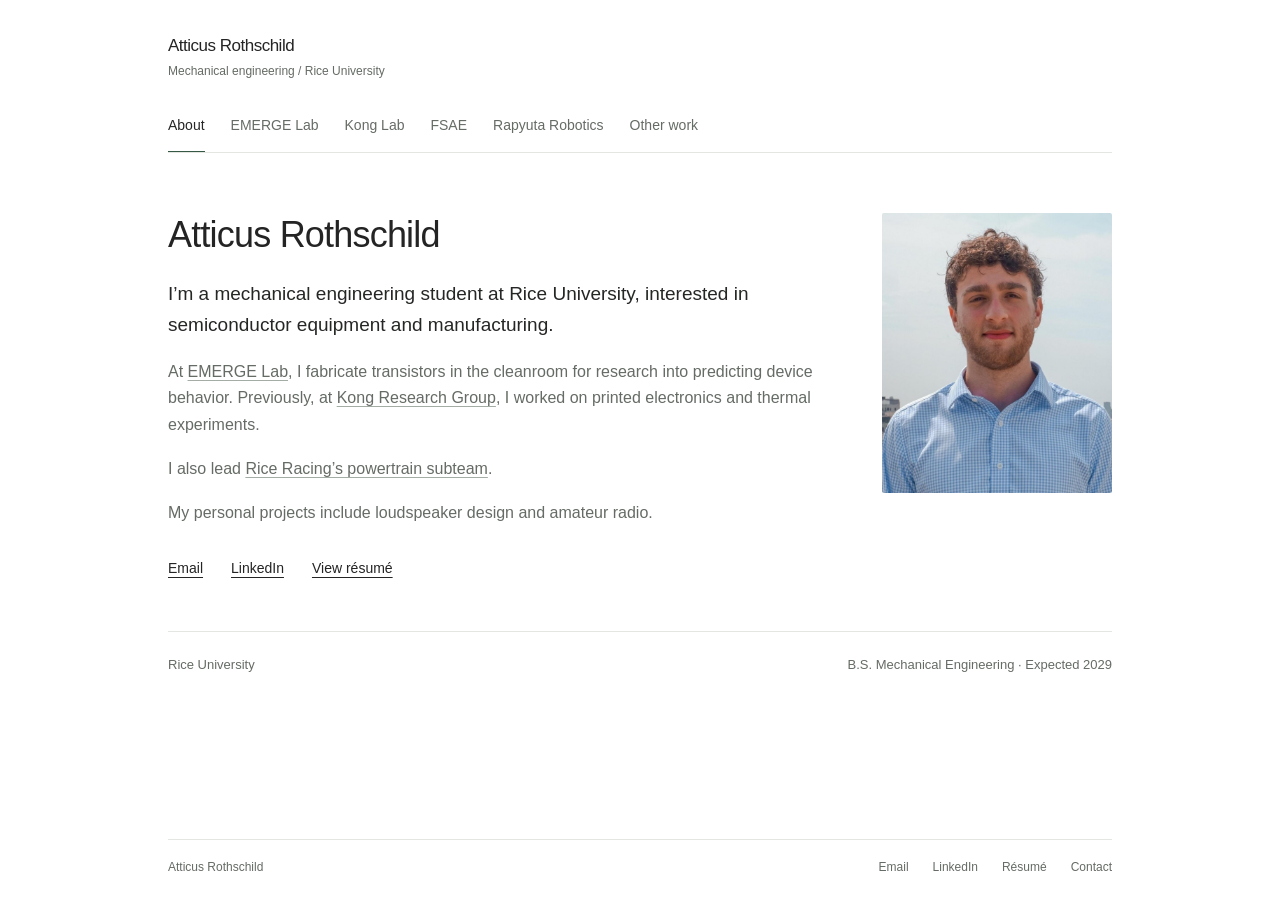
==== commit 760c5e5a: "Use clean root URL for all homepage navigation" ====
--- a/index.html
+++ b/index.html
@@ -1,3 +1,3 @@
 <!doctype html>
 <html lang="en"><head><meta charset="utf-8"><meta name="viewport" content="width=device-width, initial-scale=1"><meta name="description" content="Atticus Rothschild — Rice mechanical engineering student pursuing semiconductor internships. Precision design, thermal testing, and microfabrication."><title>About · Atticus Rothschild</title><link rel="stylesheet" href="style.css?v=13"></head>
-<body><a class="skip" href="#main">Skip to content</a><div class="shell"><header><a class="brand" href="index.html">Atticus Rothschild<span>Mechanical engineering / Rice University</span></a><nav aria-label="Main navigation"><a href="index.html" aria-current="page">About</a><a href="emerge.html">EMERGE Lab</a><a href="kong.html">Kong Lab</a><a href="fsae.html">FSAE</a><a href="rapyuta.html">Rapyuta Robotics</a><a href="work.html">Other work</a></nav></header><main id="main"><section class="about"><div><h1>Atticus Rothschild</h1><p class="lead">I’m a mechanical engineering student at Rice University, interested in semiconductor equipment and manufacturing.</p><p>At <a href="emerge.html">EMERGE Lab</a>, I fabricate transistors in the cleanroom for research into predicting device behavior. Previously, at <a href="kong.html">Kong Research Group</a>, I worked on printed electronics and thermal experiments.</p><p>I also lead <a href="fsae.html">Rice Racing’s powertrain subteam</a>.</p><p>My personal projects include loudspeaker design and amateur radio.</p><div class="text-links"><a href="contact.html#email">Email</a><a href="https://www.linkedin.com/in/atticus-rothschild-255947233/">LinkedIn</a><a href="resume.pdf">View résumé</a></div></div><a class="portrait-link" href="images/atticus.jpg"><img class="portrait" src="images/atticus.jpg" alt="Atticus Rothschild"></a></section><div class="about-note"><span>Rice University</span><span>B.S. Mechanical Engineering · Expected 2029</span></div></main><footer><span>Atticus Rothschild</span><div><a href="contact.html#email">Email</a><a href="https://www.linkedin.com/in/atticus-rothschild-255947233/">LinkedIn</a><a href="resume.pdf">Résumé</a><a href="contact.html">Contact</a></div></footer></div><script src="gallery.js?v=4" defer></script></body></html>+<body><a class="skip" href="#main">Skip to content</a><div class="shell"><header><a class="brand" href="./">Atticus Rothschild<span>Mechanical engineering / Rice University</span></a><nav aria-label="Main navigation"><a href="./" aria-current="page">About</a><a href="emerge.html">EMERGE Lab</a><a href="kong.html">Kong Lab</a><a href="fsae.html">FSAE</a><a href="rapyuta.html">Rapyuta Robotics</a><a href="work.html">Other work</a></nav></header><main id="main"><section class="about"><div><h1>Atticus Rothschild</h1><p class="lead">I’m a mechanical engineering student at Rice University, interested in semiconductor equipment and manufacturing.</p><p>At <a href="emerge.html">EMERGE Lab</a>, I fabricate transistors in the cleanroom for research into predicting device behavior. Previously, at <a href="kong.html">Kong Research Group</a>, I worked on printed electronics and thermal experiments.</p><p>I also lead <a href="fsae.html">Rice Racing’s powertrain subteam</a>.</p><p>My personal projects include loudspeaker design and amateur radio.</p><div class="text-links"><a href="contact.html#email">Email</a><a href="https://www.linkedin.com/in/atticus-rothschild-255947233/">LinkedIn</a><a href="resume.pdf">View résumé</a></div></div><a class="portrait-link" href="images/atticus.jpg"><img class="portrait" src="images/atticus.jpg" alt="Atticus Rothschild"></a></section><div class="about-note"><span>Rice University</span><span>B.S. Mechanical Engineering · Expected 2029</span></div></main><footer><span>Atticus Rothschild</span><div><a href="contact.html#email">Email</a><a href="https://www.linkedin.com/in/atticus-rothschild-255947233/">LinkedIn</a><a href="resume.pdf">Résumé</a><a href="contact.html">Contact</a></div></footer></div><script src="gallery.js?v=4" defer></script></body></html>
--- a/style.css
+++ b/style.css
@@ -101,3 +101,10 @@
 @media(max-width:480px){.project-photos:not(.demonstration-media),.media-grid{grid-template-columns:1fr}.demonstration-media{max-width:none}}
 .racing-team-photos{max-width:650px}.racing-team-photos img{aspect-ratio:4/3;object-fit:cover}
 .email-contact{max-width:560px;margin:12px 0 48px}.email-contact label{display:block;font-size:13px;margin-bottom:8px}.email-copy{display:flex;gap:12px;flex-wrap:wrap}.email-copy input{font:inherit;color:inherit;border:1px solid #bbb;padding:10px 12px;min-width:0;width:240px;max-width:100%;box-sizing:border-box;background:#fff}.email-copy button{font:inherit;font-size:14px;padding:10px 14px;border:1px solid #355944;background:#fff;color:#355944;border-radius:3px;cursor:pointer}.email-copy button:hover{background:#f0f4f0}#email-status{font-size:13px;min-height:20px;margin:8px 0 12px}
+.thermal-media{display:grid;grid-template-columns:minmax(0,240px) minmax(0,1fr);gap:20px;align-items:start;margin:24px 0;max-width:650px}.thermal-media figure{margin:0;min-width:0}.thermal-media video{width:100%;height:auto}.thermal-media .upright-photo{width:100%}@media(max-width:540px){.thermal-media{grid-template-columns:1fr}.thermal-media .research-photo{max-width:240px}}
+/* Match the thermal photo and full-width IR recording without cropping the scale. */
+.thermal-media{grid-template-columns:minmax(0,1fr) minmax(0,2fr);align-items:start}
+.detail .thermal-media figure{margin:0;max-width:none}
+.thermal-media .upright-photo{width:100%;aspect-ratio:3/4}
+.thermal-media video{display:block;width:100%;height:auto;aspect-ratio:3/2;object-fit:contain;background:#171717}
+@media(max-width:540px){.thermal-media{grid-template-columns:1fr}.detail .thermal-media .research-photo{max-width:240px}}
